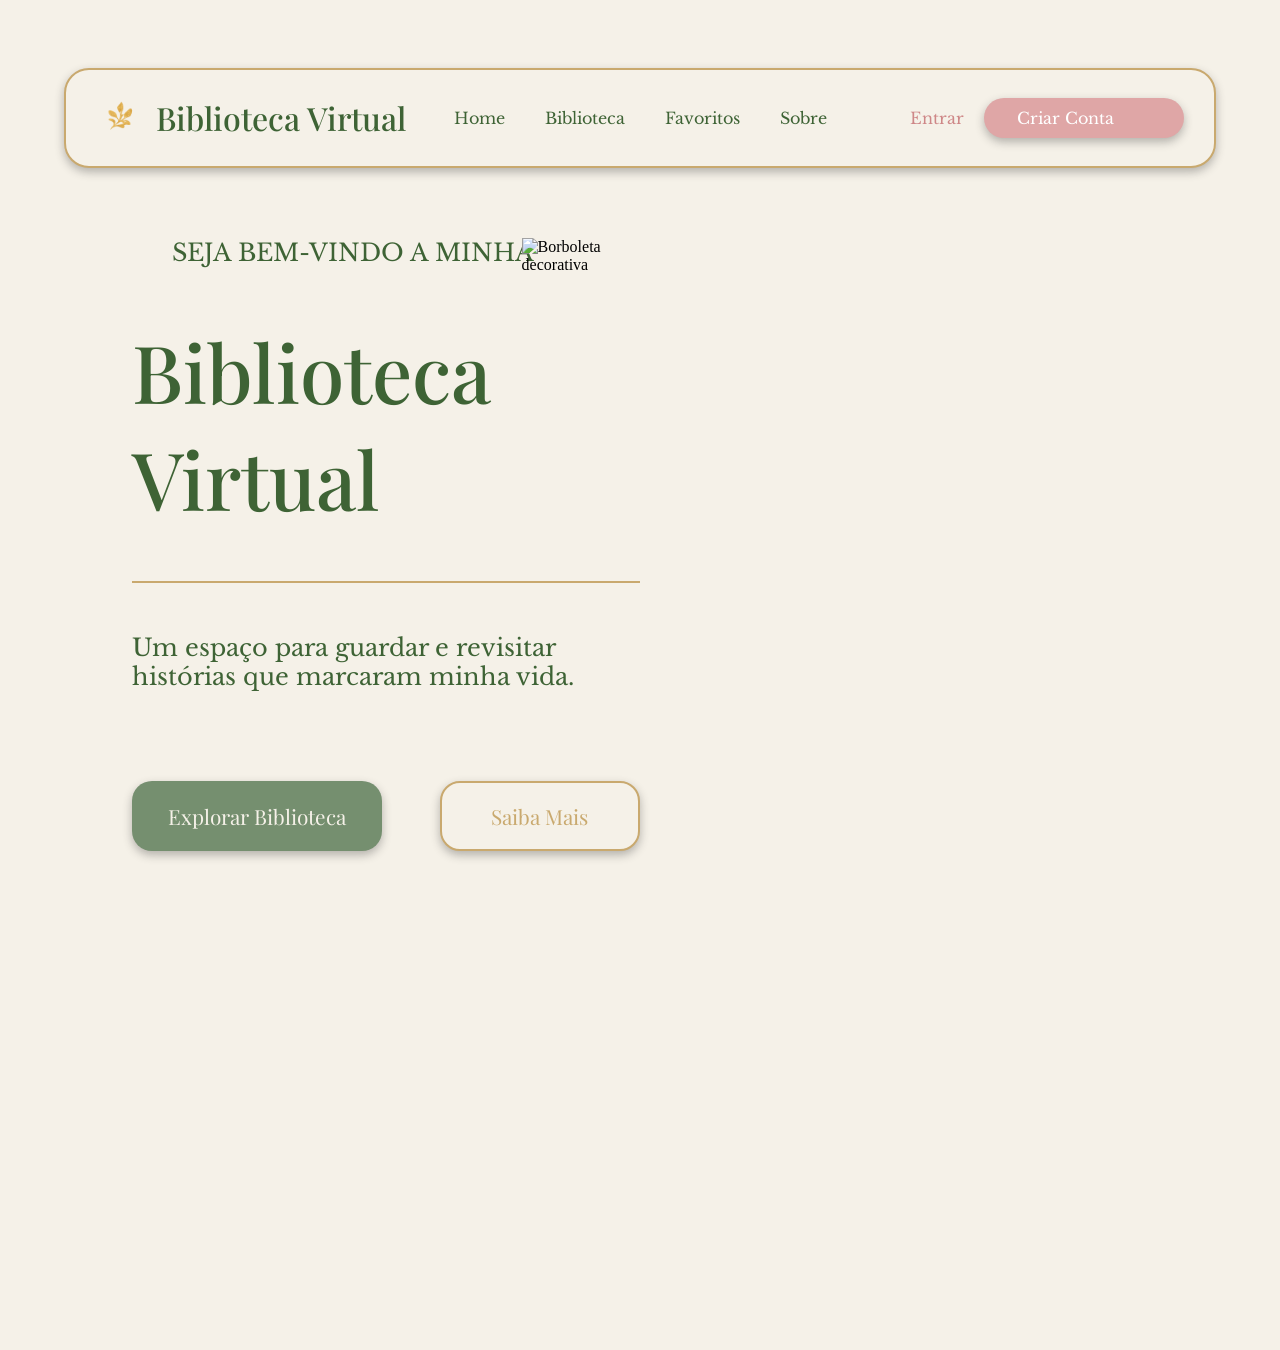
==== public/index.html @ fd7e072b "Adiciona telas de login e cadastro" ====
<!DOCTYPE html>
<html lang="en">

<head>
    <meta charset="UTF-8">
    <meta name="viewport" content="width=device-width, initial-scale=1.0">
    <link rel="stylesheet" href="estilos/style.css">
    <title>Biblioteca Virtual</title>
    <script src="./js/sessao.js"></script>
    <link rel="preconnect" href="https://fonts.googleapis.com">
    <link rel="preconnect" href="https://fonts.gstatic.com" crossorigin>
    <link
        href="https://fonts.googleapis.com/css2?family=Libre+Baskerville:wght@400;700&family=Playfair+Display:wght@400;500;600;700&display=swap"
        rel="stylesheet">
</head>

<body onload="Carregar()">
    <div class="container">
        <div class="container-principal">
            <div class="nav-bar">
                <div class="elemento-nav-1">
                    <img src="../Img/pin1.png" alt="">
                    <h1>Biblioteca Virtual</h1>
                </div>
                <div class="elemento-nav-2">
                    <a href="./index.html">Home</a>
                    <a href="./biblioteca.html">Biblioteca</a>
                    <a href="./favoritos.html">Favoritos</a>
                    <a href="#">Sobre</a>
                </div>
                <div class="elemento-nav-3">
                    <div id="botoes_deslogado" class="botoes_deslogado">
                        <a href="./login.html">Entrar</a>

                        <div class="elemento-nav-4">
                            <button onclick="Redirecionar()" class="botao-criar">
                                Criar Conta
                                <img src="../img/pin2.png" alt="">
                            </button>
                        </div>
                    </div>
                    <button onclick="Sair()" id="btnSair" class="btn-sair">
                        Sair
                        <img src="../img/pin2.png"alt="">
                    </button>
                </div>
            </div>
            <div class="container-introducao">
                <div class="container-auxiliar">
                    <div class="elemento-introducao-1">
                        <div class="elemento-introducao-2">
                            <img src="../img/pin1.png" alt="">
                            <h3>SEJA BEM-VINDO A MINHA</h3>
                        </div>
                        <div class="elemento-introducao-3">
                            <h1>Biblioteca<br>Virtual</h1>
                        </div>
                        <div class="borboleta-hero">
                            <img src="../img/borboleta.png" alt="Borboleta decorativa">
                        </div>
                        <div class="elemento-introducao-4">
                            <span class="linha"></span>
                        </div>
                        <div class="elemento-introducao-5">
                            <p>Um espaço para guardar e revisitar<br>
                                histórias que marcaram minha vida.</p>
                        </div>
                        <div class="elemento-introducao-6">
                            <a href="#" class="btn-explorar">Explorar Biblioteca</a>
                            <a href="#" class="btn-saiba">Saiba Mais</a>
                        </div>
                    </div>
                    <div class="elemento-introducao-7">
                        <img src="../img/banner.png" alt="">
                    </div>
                </div>
            </div>
        </div>
    </div>

    <script>
        function Carregar() {
            let id = sessionStorage.ID_USUARIO
            if (id == undefined || id == null) {
                btnSair.style.display = "none"
            }
            else {
                botoes_deslogado.style.display = "none"
            }
        }

        function Sair() {
            limparSessao()
        }

        function Redirecionar() {
            window.location = "./cadastro.html"
        }
    </script>
</body>

</html>
---- public/estilos/style.css ----
/* #region global*/
* {
    margin: 0;
    padding: 0;
    border: none;
    box-sizing: border-box;
    text-decoration: none;
}

/* img {
    width: 50px;
} */

.container {
    width: 100%;
    height: 150vh;
    background-color: #F5F1E8;
    display: flex;
    justify-content: center;
    align-items: center;

    .container-principal {
        width: 90%;
        height: 90%;
    }
}

/* #endregion */
/* #region nav-bar*/
.nav-bar {
    width: 100%;
    height: 100px;
    background-color: #F5F1E8;
    border-radius: 25px;
    border: 2px solid #C9A96E;
    box-shadow: 0px 4px 10px #2f2f2f55;


    display: grid;
    grid-template-columns: 1fr auto 1fr;
    align-items: center;

    padding: 0 30px;

    .elemento-nav-1 {
        display: flex;
        align-items: center;
        gap: 10px;

        justify-self: start;

        img {
            width: 50px;
        }

        h1 {
            font-family: 'Playfair Display', serif;
            color: #3E6335;
            font-weight: 500;
        }
    }

    .elemento-nav-2 {
        display: flex;
        justify-content: center;
        align-items: center;
        gap: 40px;

        justify-self: center;

        a {
            color: #3E6335;
            font-size: 1rem;
            font-family: 'Libre Baskerville', serif;
        }
    }

    .elemento-nav-3 {
        display: flex;
        gap: 20px;
        align-items: center;
        justify-self: end;

        .botoes_deslogado {
            display: flex;
            align-items: center;
            gap: 20px;

            a {
                color: #CE8787;
                font-size: 1rem;
                font-family: 'Libre Baskerville', serif;
            }

            .botao-criar {
                width: 200px;
                height: 40px;
                background-color: #DFA6A6;
                border-radius: 50px;
                border: none;

                display: flex;
                align-items: center;
                justify-content: center;
                gap: 8px;

                color: white;
                font-size: 1rem;
                font-family: 'Libre Baskerville', serif;

                box-shadow: 0px 4px 10px #2f2f2f55;
                cursor: pointer;

                img {
                    width: 30px;
                }
            }
        }
    }

    .btn-sair {
        width: 200px;
        height: 40px;
        background-color: #DFA6A6;
        border-radius: 50px;
        border: none;
        padding-left: 20px;

        display: flex;
        align-items: center;
        justify-content: center;
        gap: 8px;

        color: white;
        font-size: 1rem;
        font-family: 'Libre Baskerville', serif;

        box-shadow: 0px 4px 10px #2f2f2f55;
        cursor: pointer;

        img {
            width: 30px;
        }
    }
}

/* #endregion */
/* #region introducao*/
.container-introducao {
    width: 100%;
    height: 80%;
    display: flex;
    justify-content: center;
    align-items: center;
    /* background-color: aqua; */

    .container-auxiliar {
        width: 90%;
        height: 90%;
        display: flex;
        align-items: center;
        /* background-color: #3E6335; */

        .elemento-introducao-1 {
            width: 50%;
            height: 95%;
            display: flex;
            flex-direction: column;
            align-items: flex-start;
            gap: 50px;
            position: relative;
            /* background-color: #CE8787; */

            .borboleta-hero {
                position: absolute;
                left: 400px;

                img {
                    width: 200px;
                    height: auto;
                }
            }

            .elemento-introducao-2 {
                width: 100%;
                height: auto;
                display: flex;
                align-items: center;

                h3 {
                    color: #3E6335;
                    font-size: 1.5rem;
                    font-family: 'Libre Baskerville', serif;
                    font-weight: 400;
                }

                img {
                    width: 50px;
                }
            }

            .elemento-introducao-3 {
                width: 100%;
                height: auto;

                h1 {
                    color: #3E6335;
                    margin-left: 10px;
                    font-size: 5rem;
                    font-weight: 500;
                    font-family: 'Playfair Display', serif;
                }
            }

            .elemento-introducao-4 {
                width: 100%;
                height: auto;

                .linha {
                    display: block;
                    height: 2px;
                    background: #C9A96E;
                    margin-left: 10px;
                }
            }

            .elemento-introducao-5 {
                width: 100%;
                height: auto;

                p {
                    color: #3E6335;
                    font-size: 1.5rem;
                    font-family: 'Libre Baskerville', serif;
                    font-weight: 400;
                    margin-left: 10px;
                }
            }

            .elemento-introducao-6 {
                width: 100%;
                height: auto;
                margin-top: 40px;
                display: flex;
                justify-content: space-between;

                .btn-explorar {
                    width: 250px;
                    height: 70px;
                    display: flex;
                    align-items: center;
                    justify-content: center;
                    background-color: #758F6F;
                    border-radius: 20px;
                    color: #F5F1E8;
                    font-size: 1.3rem;
                    font-family: 'Playfair Display', serif;
                    margin-left: 10px;
                    box-shadow: 0px 4px 10px #2f2f2f55;


                }

                .btn-saiba {
                    width: 200px;
                    height: 70px;
                    display: flex;
                    align-items: center;
                    justify-content: center;
                    background-color: #F5F1E8;
                    border-radius: 20px;
                    color: #C9A96E;
                    border: 2px solid #C9A96E;
                    font-size: 1.3rem;
                    font-family: 'Playfair Display', serif;
                    box-shadow: 0px 4px 10px #2f2f2f55;

                    /* margin-left: 10px; */
                }
            }
        }

        .elemento-introducao-7 {
            width: 50%;
            height: 95%;
            display: flex;
            align-items: center;

            /* background: cornflowerblue; */
            img {
                margin-top: 100px;
                width: 100%;
                height: auto;
                margin-left: 50px;
            }
        }
    }
}

/* #endregion */
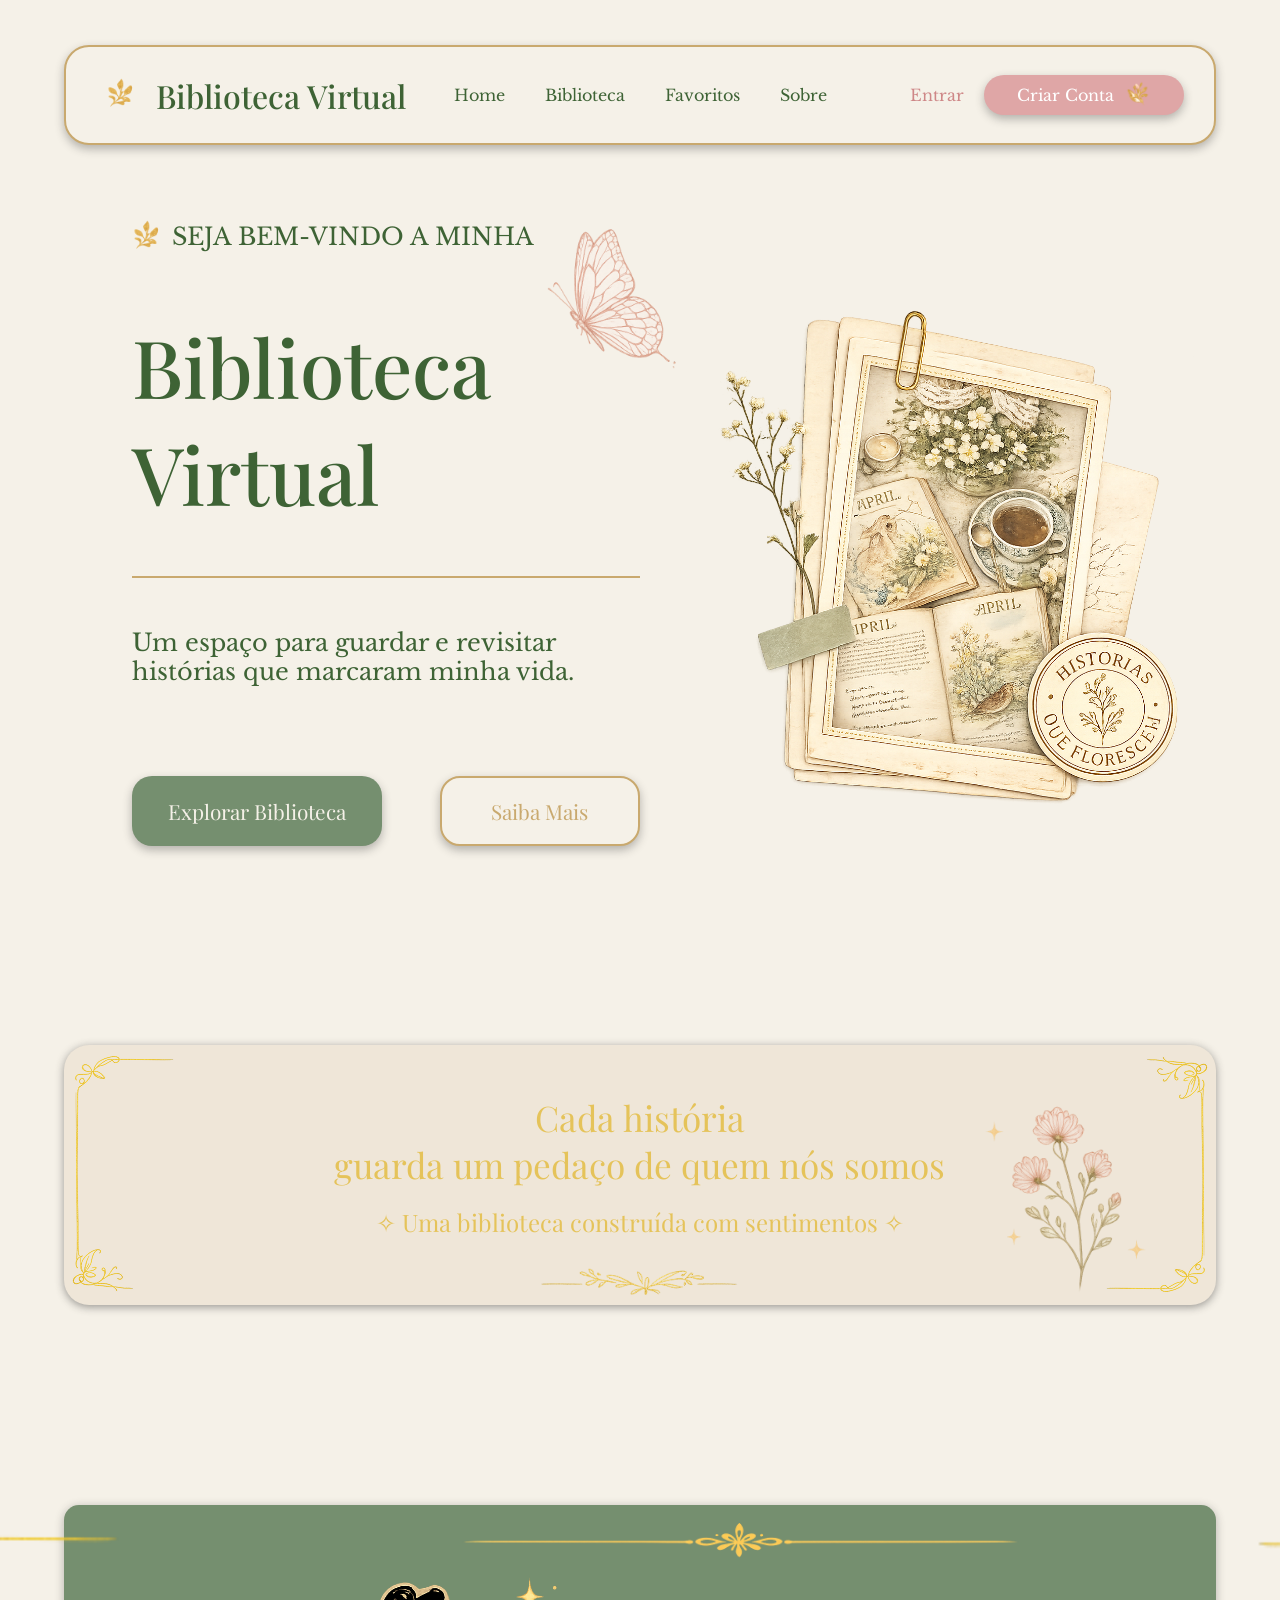
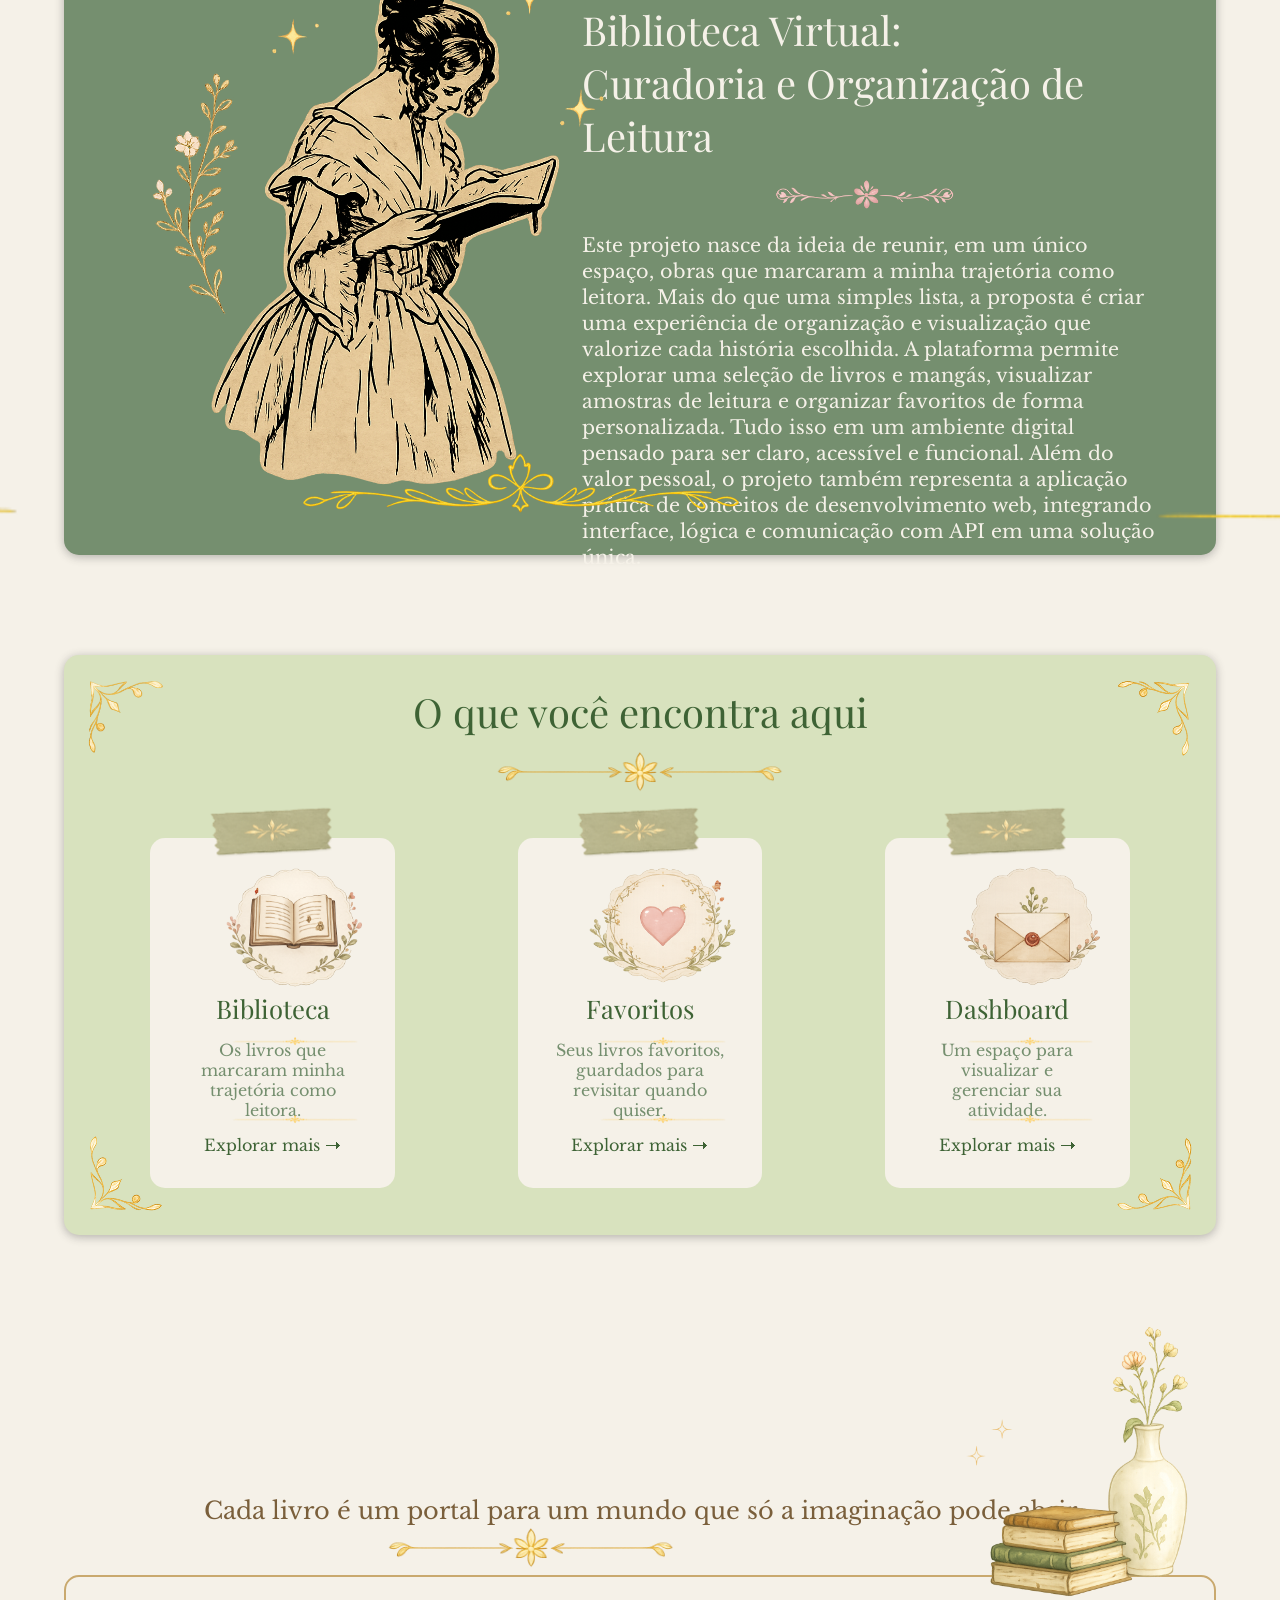
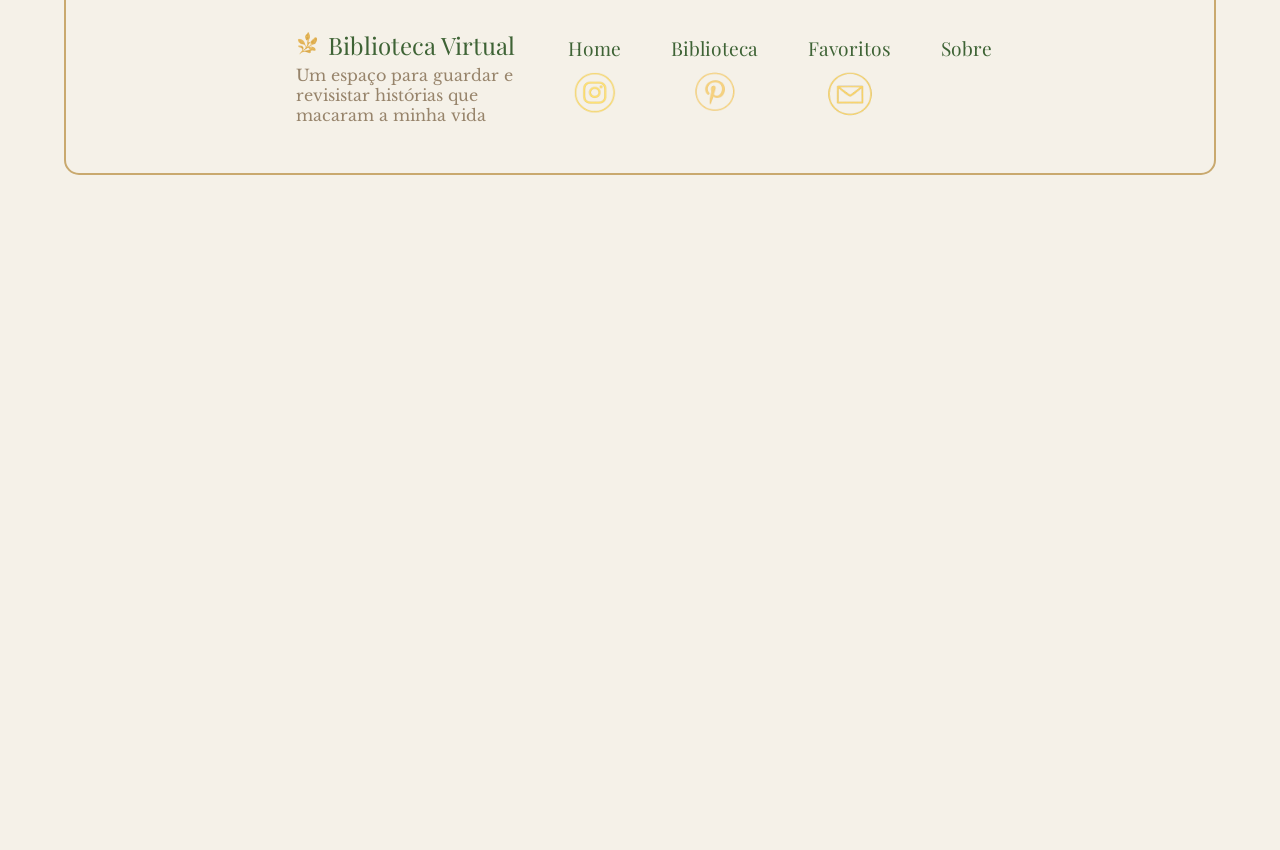
==== commit e0561f4a: "Atualizando a home" ====
--- a/public/index.html
+++ b/public/index.html
@@ -19,14 +19,14 @@
         <div class="container-principal">
             <div class="nav-bar">
                 <div class="elemento-nav-1">
-                    <img src="../Img/pin1.png" alt="">
+                    <img src="./img/pin1.png" alt="">
                     <h1>Biblioteca Virtual</h1>
                 </div>
                 <div class="elemento-nav-2">
                     <a href="./index.html">Home</a>
                     <a href="./biblioteca.html">Biblioteca</a>
                     <a href="./favoritos.html">Favoritos</a>
-                    <a href="#">Sobre</a>
+                    <a href="#id_banner">Sobre</a>
                 </div>
                 <div class="elemento-nav-3">
                     <div id="botoes_deslogado" class="botoes_deslogado">
@@ -35,13 +35,13 @@
                         <div class="elemento-nav-4">
                             <button onclick="Redirecionar()" class="botao-criar">
                                 Criar Conta
-                                <img src="../img/pin2.png" alt="">
+                                <img src="./img/pin2.png" alt="">
                             </button>
                         </div>
                     </div>
                     <button onclick="Sair()" id="btnSair" class="btn-sair">
                         Sair
-                        <img src="../img/pin2.png"alt="">
+                        <img src="./img/pin2.png" alt="">
                     </button>
                 </div>
             </div>
@@ -49,14 +49,14 @@
                 <div class="container-auxiliar">
                     <div class="elemento-introducao-1">
                         <div class="elemento-introducao-2">
-                            <img src="../img/pin1.png" alt="">
+                            <img src="./img/pin1.png" alt="">
                             <h3>SEJA BEM-VINDO A MINHA</h3>
                         </div>
                         <div class="elemento-introducao-3">
                             <h1>Biblioteca<br>Virtual</h1>
                         </div>
                         <div class="borboleta-hero">
-                            <img src="../img/borboleta.png" alt="Borboleta decorativa">
+                            <img src="./img/borboleta.png" alt="Borboleta decorativa">
                         </div>
                         <div class="elemento-introducao-4">
                             <span class="linha"></span>
@@ -71,7 +71,152 @@
                         </div>
                     </div>
                     <div class="elemento-introducao-7">
-                        <img src="../img/banner.png" alt="">
+                        <img src="./img/banner.png" alt="">
+                    </div>
+                </div>
+            </div>
+            <div class="container-hero">
+                <div class="container-auxiliar-hero">
+                    <div class="moldura-esquerda">
+                        <img src="./img/icon-moldura-esquerda.png" alt="">
+                    </div>
+                    <div class="container-conteudo-hero">
+                        <span>Cada história</span>
+                        <span>guarda um pedaço de quem nós somos</span>
+                        <br>
+                        <p>✧ Uma biblioteca construída com sentimentos ✧</p>
+                        <br>
+                        <img src="./img/icon-linha-6.png" alt="">
+                    </div>
+                    <div class="hero-flor">
+                        <img src="./img/icon-flor-1.png" alt="">
+                    </div>
+                    <div class="moldura-direita">
+                        <img src="./img/icon-moldura-direita.png" alt="">
+                    </div>
+                </div>
+            </div>
+            <div class="container-banner">
+                <div class="container-moldura-banner">
+                    <img src="./img/icon-moldura-esquerda.png" alt="" class="moldura-esquerda">
+                    <img src="./img/icon-moldura-direita.png" alt="" class="moldura-direita">
+                    <img src="./img/icon-molfura-linha-2.png" alt="" class="moldura-cima">
+                    <img src="./img/icon-moldura-linha.png" alt="" class="moldura-baixo">
+                </div>
+                <div class="banner-img">
+                    <img src="./img/menina-lendo.png" alt="">
+                </div>
+                <div class="conteudo-banner" id="id_banner">
+                    <div class="titulo-banner">
+                        <span>Biblioteca Virtual:</span>
+                        <br>
+                        <span>Curadoria e Organização de Leitura</span>
+                    </div>
+                    <div class="linha-banner">
+                        <img src="./img/icon-linha-flor.png" alt="">
+                    </div>
+                    <div class="texto-banner">
+                        <p>
+                            Este projeto nasce da ideia de reunir, em um único espaço, obras que marcaram a minha
+                            trajetória como leitora. Mais do que uma simples lista, a proposta é criar uma experiência
+                            de organização e visualização que valorize cada história escolhida.
+                            A plataforma permite explorar uma seleção de livros e mangás, visualizar amostras de leitura
+                            e organizar favoritos de forma personalizada. Tudo isso em um ambiente digital pensado para
+                            ser claro, acessível e funcional.
+                            Além do valor pessoal, o projeto também representa a aplicação prática de conceitos de
+                            desenvolvimento web, integrando interface, lógica e comunicação com API em uma solução
+                            única.
+                        </p>
+                    </div>
+                </div>
+            </div>
+            <div class="container-cards">
+                <div class="container-moldura-cards">
+                    <img src="./img/icon-moldura-cards-cima-esquerdo.png" alt="" class="moldura-esquerda-cima">
+                    <img src="./img/icon-moldura-cards-baixo-esquerdo.png" alt="" class="moldura-esquerda-baixo">
+                    <img src="./img/icon-moldura-cards-cima-direito.png" alt="" class="moldura-direita-cima">
+                    <img src="./img/icon-moldura-cards-baixo-direito.png" alt="" class="moldura-direita-baixo">
+                </div>
+                <div class="titulo-cards">
+                    <span>O que você encontra aqui</span>
+                    <img src="./img/icon-linha-3.png" alt="">
+                </div>
+                <div class="container-auxiliar-cards">
+                    <div class="cards">
+                        <img src="./img/icon-fitinha.png" alt="" class="img-fitinha-card">
+                        <div class="img-card-livro">
+                            <img src="./img/icon-livro.png" alt="">
+                        </div>
+                        <span class="titulo-livro">Biblioteca</span>
+                        <div class="linha-card-top">
+                            <img src="./img/icon-molfura-linha-2.png" alt="">
+                        </div>
+                        <p>Os livros que marcaram minha trajetória como leitora.</p>
+                        <div class="linha-card">
+                            <img src="./img/icon-molfura-linha-2.png" alt="">
+                        </div>
+                        <a href="./biblioteca.html">Explorar mais 🠒</a>
+                    </div>
+                    <div class="cards">
+                        <img src="./img/icon-fitinha.png" alt="" class="img-fitinha-card">
+                        <div class="img-card-coracao">
+                            <img src="./img/icon-coracao.png" alt="">
+                        </div>
+                        <span class="titulo-coracao">Favoritos</span>
+                        <div class="linha-card-top">
+                            <img src="./img/icon-molfura-linha-2.png" alt="">
+                        </div>
+                        <p>Seus livros favoritos, guardados para revisitar quando quiser.</p>
+                        <div class="linha-card">
+                            <img src="./img/icon-molfura-linha-2.png" alt="">
+                        </div>
+                        <a href="./favoritos.html">Explorar mais 🠒</a>
+                    </div>
+                    <div class="cards">
+                        <img src="./img/icon-fitinha.png" alt="" class="img-fitinha-card">
+                        <div class="img-card-carta">
+                            <img src="./img/icon-carta.png" alt="">
+                        </div>
+                        <span class="titulo-carta">Dashboard</span>
+                        <div class="linha-card-top">
+                            <img src="./img/icon-molfura-linha-2.png" alt="">
+                        </div>
+                        <p>Um espaço para visualizar e gerenciar sua atividade.</p>
+                        <div class="linha-card">
+                            <img src="./img/icon-molfura-linha-2.png" alt="">
+                        </div>
+                        <a href="#">Explorar mais 🠒</a>
+                    </div>
+                </div>
+            </div>
+            <div class="footer">
+                <div class="container-texto-footer">
+                    <p>Cada livro é um portal para um mundo que só a imaginação pode abrir</p>
+                    <img src="./img/icon-linha-3.png" alt="" class="linha-footer">
+                    <img src="./img/icon-vaso-livro-footer.png" alt="" class="icon-footer">
+                </div>
+                <div class="container-footer">
+                    <div class="elemento-footer-1">
+                        <div class="elemento-footer-2">
+                            <img src="./img/pin1.png" alt="">
+                            <span>Biblioteca Virtual</span>
+                        </div>
+                        <p>Um espaço para guardar e revisistar histórias que macaram a minha vida</p>
+                    </div>
+                    <div class="elemento-footer-3">
+                        <span>Home</span>
+                        <img src="./img/icon-insta.png" alt="">
+                    </div>
+                    <div class="elemento-footer-4">
+                        <span>Biblioteca</span>
+                        <img src="./img/icon-pinterest.png" alt="">
+                    </div>
+                    <div class="elemento-footer-5">
+                        <span>Favoritos</span>
+                        <img src="./img/icon-email.png" alt="">
+                    </div>
+                    <div class="elemento-footer-6">
+                        <span>Sobre</span>
                     </div>
                 </div>
             </div>
--- a/public/estilos/style.css
+++ b/public/estilos/style.css
@@ -13,15 +13,20 @@
 
 .container {
     width: 100%;
-    height: 150vh;
+    min-height: 450vh;
     background-color: #F5F1E8;
+
     display: flex;
     justify-content: center;
-    align-items: center;
+    align-items: flex-start;
+
+    padding-top: 5vh;
+    padding-bottom: 5vh;
 
     .container-principal {
         width: 90%;
-        height: 90%;
+        min-height: 435vh;
+        /* background-color: #CE8787; */
     }
 }
 
@@ -34,6 +39,7 @@
     border-radius: 25px;
     border: 2px solid #C9A96E;
     box-shadow: 0px 4px 10px #2f2f2f55;
+    /* position: fixed; */
 
 
     display: grid;
@@ -148,10 +154,11 @@
 /* #region introducao*/
 .container-introducao {
     width: 100%;
-    height: 80%;
+    height: 800px;
     display: flex;
     justify-content: center;
-    align-items: center;
+    align-items: flex-start;
+    padding-top: 50px;
     /* background-color: aqua; */
 
     .container-auxiliar {
@@ -297,4 +304,534 @@
     }
 }
 
+/* #endregion */
+/* #region hero*/
+.container-hero {
+    width: 100%;
+    height: 260px;
+    background-color: #EFE6D8;
+    display: flex;
+    border-radius: 25px;
+    box-shadow: 0 2px 8px #2f2f2f78;
+    justify-content: center;
+    align-items: center;
+    position: relative;
+    margin-top: 100px;
+
+    .container-auxiliar-hero {
+        width: 95%;
+        height: 90%;
+        display: flex;
+        justify-content: center;
+        align-items: center;
+        position: relative;
+
+        .moldura-esquerda {
+            height: 100%;
+
+            img {
+                position: absolute;
+                width: auto;
+                height: auto;
+                z-index: 1;
+                top: -20px;
+                left: -60px;
+            }
+        }
+
+        .container-conteudo-hero {
+            width: 70%;
+            height: 90%;
+            /* background-color: #000000; */
+            display: flex;
+            flex-direction: column;
+            justify-content: center;
+            align-items: center;
+            text-align: center;
+            position: relative;
+
+            span {
+                font-family: 'Playfair Display', serif;
+                font-size: 2.2rem;
+                color: #E5C35A;
+                position: relative;
+                z-index: 2;
+            }
+
+            p {
+                font-family: 'Playfair Display', serif;
+                font-size: 1.5rem;
+                color: #E5C35A;
+                position: relative;
+                z-index: 2;
+            }
+
+            img {
+                width: 300px;
+                /* background-color: #F5F1E8; */
+                position: absolute;
+                top: 40px;
+                z-index: 1;
+            }
+        }
+
+        .hero-flor {
+            width: auto;
+            position: absolute;
+            right: -30px;
+            top: 30px;
+
+            img {
+                width: 320px;
+            }
+        }
+
+        .moldura-direita {
+            height: 100%;
+
+            img {
+                position: absolute;
+                width: auto;
+                height: auto;
+                z-index: 1;
+                top: -30px;
+                right: -60px;
+            }
+        }
+    }
+}
+
+/* #endregion */
+/* #region banner*/
+.container-banner {
+    width: 100%;
+    height: 650px;
+    background-color: #758F6F;
+    border-radius: 15px;
+    box-shadow: 0 2px 10px #2f2f2f55;
+    display: flex;
+    justify-content: center;
+    align-items: center;
+    position: relative;
+    margin-top: 200px;
+
+    img {
+        width: 50px;
+    }
+
+    .container-moldura-banner {
+        img {
+            position: absolute;
+            z-index: 1;
+            width: 50px;
+        }
+
+        .moldura-esquerda {
+            width: 470px;
+            height: auto;
+            top: -20px;
+            right: 980px;
+        }
+
+        .moldura-direita {
+            width: 470px;
+            height: auto;
+            top: -40px;
+            left: 975px;
+        }
+
+        .moldura-cima {
+            width: 710px;
+            top: -200px;
+            left: 320px;
+
+        }
+
+        .moldura-baixo {
+            width: 490px;
+            bottom: -110px;
+            right: 450px;
+
+        }
+    }
+
+    .banner-img {
+        width: 40%;
+        height: auto;
+
+        img {
+            position: absolute;
+            width: 530px;
+            top: 60px;
+            left: 60px;
+        }
+    }
+
+    .conteudo-banner {
+        width: 50%;
+        height: 70%;
+        display: flex;
+        flex-direction: column;
+
+        /* justify-content: center; */
+        /* align-items: flex-start; */
+        .titulo-banner {
+            span {
+                color: #F5F1E8;
+                font-size: 2.5rem;
+                font-family: 'Playfair Display', serif;
+            }
+        }
+
+        .linha-banner {
+            width: 100%;
+            display: flex;
+            justify-content: center;
+            align-items: center;
+            position: relative;
+
+            img {
+                width: 200px;
+                position: absolute;
+                top: -30px;
+            }
+        }
+
+        .texto-banner {
+            margin-top: 70px;
+            width: 100%;
+
+            p {
+                color: #F5F1E8;
+                font-size: 1.2rem;
+                font-family: 'Libre Baskerville', serif;
+                line-height: 26px;
+            }
+        }
+    }
+}
+
+/* #endregion */
+/* #region cards*/
+.container-cards {
+    width: 100%;
+    height: 580px;
+    background-color: #D8E2BE;
+    position: relative;
+    display: flex;
+    flex-direction: column;
+    align-items: center;
+    justify-content: flex-start;
+    margin-top: 100px;
+    border-radius: 15px;
+    box-shadow: 0 2px 10px #2f2f2f55;
+
+    img {
+        width: 50px;
+    }
+
+    .container-moldura-cards {
+        img {
+            position: absolute;
+            z-index: 1;
+        }
+
+        .moldura-esquerda-cima {
+            width: 200px;
+            top: 0px;
+            left: -30px;
+        }
+
+        .moldura-esquerda-baixo {
+            width: auto;
+            bottom: -30px;
+            left: 0px;
+        }
+
+        .moldura-direita-baixo {
+            width: auto;
+            bottom: -1px;
+            right: -30px;
+        }
+
+        .moldura-direita-cima {
+            width: auto;
+            top: -29px;
+            right: -1px;
+        }
+    }
+
+    .titulo-cards {
+        width: 50%;
+        /* background-color: #3E6335; */
+        position: relative;
+        display: flex;
+        flex-direction: column;
+        align-items: center;
+        justify-content: center;
+        margin-top: 30px;
+
+        span {
+            color: #3E6335;
+            font-family: 'Playfair Display', serif;
+            font-size: 2.5rem;
+        }
+
+        img {
+            position: absolute;
+            width: 350px;
+            top: -25px;
+        }
+
+    }
+
+    .container-auxiliar-cards {
+        display: flex;
+        justify-content: space-between;
+        width: 85%;
+        height: 350px;
+        margin-top: 100px;
+
+        .cards {
+            width: 25%;
+            height: 100%;
+            background-color: #F5F1E8;
+            border-radius: 15px;
+            position: relative;
+            display: flex;
+            flex-direction: column;
+            justify-content: center;
+            align-items: center;
+            text-align: center;
+
+            .img-fitinha-card {
+                position: absolute;
+                width: 190px;
+                top: -70px;
+            }
+
+            .img-card-livro {
+                img {
+                    width: 170px;
+                    position: absolute;
+                    top: 10px;
+                    left: 60px;
+                }
+            }
+
+            .img-card-coracao {
+                img {
+                    width: 220px;
+                    position: absolute;
+                    top: 18px;
+                    left: 35px;
+                }
+            }
+
+            .img-card-carta {
+                img {
+                    width: 225px;
+                    position: absolute;
+                    top: 20px;
+                    left: 35px;
+                }
+            }
+
+            .titulo-livro {
+                margin-top: 120px;
+                color: #3E6335;
+                font-size: 1.6rem;
+                font-family: 'Playfair Display', serif;
+            }
+
+            .titulo-coracao {
+                margin-top: 120px;
+                color: #3E6335;
+                font-size: 1.6rem;
+                font-family: 'Playfair Display', serif;
+            }
+
+            .titulo-carta {
+                margin-top: 120px;
+                color: #3E6335;
+                font-size: 1.6rem;
+                font-family: 'Playfair Display', serif;
+            }
+
+            .linha-card-top {
+                img {
+                    position: absolute;
+                    width: 160px;
+                    top: 150px;
+                    left: 65px;
+                }
+            }
+
+            .linha-card {
+                img {
+                    position: absolute;
+                    width: 160px;
+                    bottom: 15px;
+                    left: 65px;
+                }
+            }
+
+            p {
+                margin-top: 15px;
+                width: 70%;
+                font-family: 'Libre Baskerville', serif;
+                color: #758F6F;
+                font-size: 1rem;
+            }
+
+            a {
+                margin-top: 15px;
+                font-family: 'Libre Baskerville', serif;
+                color: #3E6335;
+                font-size: 1rem;
+            }
+        }
+    }
+}
+
+/* #endregion */
+/* #region footer*/
+.footer {
+    margin-top: 80px;
+    width: 100%;
+    height: 460px;
+    display: flex;
+    flex-direction: column;
+    justify-content: flex-end;
+    align-items: center;
+
+    img {
+        width: 50px;
+    }
+
+    .container-texto-footer {
+        width: 100%;
+        text-align: center;
+        position: relative;
+
+        p {
+            color: #7A5F3B;
+            font-size: 1.5rem;
+            font-family: 'Libre Baskerville', serif;
+            margin-bottom: 50px;
+        }
+
+        .linha-footer {
+            position: absolute;
+            width: 350px;
+            top: -60px;
+            right: 510px;
+            /* z-index: 5; */
+        }
+
+        .icon-footer {
+            position: absolute;
+            width: 470px;
+            top: -195px;
+            right: -76px;
+            /* background-color: #CE8787; */
+            /* z-index: 5; */
+        }
+
+    }
+
+    .container-footer {
+        width: 100%;
+        height: 200px;
+        background-color: #F5F1E8;
+        border: 2px solid #C9A96E;
+        border-radius: 15px;
+        display: flex;
+        align-items: center;
+        justify-content: center;
+
+        span {
+            color: #3E6335;
+            font-family: 'Playfair Display', serif;
+            font-size: 1.2rem;
+        }
+
+        .elemento-footer-1 {
+            width: 230px;
+            display: flex;
+            flex-direction: column;
+            /* background-color: #CE8787; */
+
+            .elemento-footer-2 {
+                display: flex;
+                align-items: center;
+
+                img {
+                    width: 40px;
+                }
+
+                span {
+                    color: #3E6335;
+                    font-family: 'Playfair Display', serif;
+                    font-size: 1.5rem;
+                }
+            }
+
+            p {
+                color: #97846B;
+                font-family: 'Libre Baskerville', serif;
+                font-size: 1rem;
+                margin-left: 8px;
+            }
+        }
+        .elemento-footer-3{
+            display: flex;
+            flex-direction: column;
+            justify-content: center;
+            align-items: center;
+            margin-left: 50px;
+            position: relative;
+            margin-bottom: 55px;
+            img{
+                width: 55px;
+                position: absolute;
+                bottom: -60px;
+            }
+        }
+        .elemento-footer-4{
+            display: flex;
+            flex-direction: column;
+            justify-content: center;
+            align-items: center;
+            margin-left: 50px;
+            position: relative;
+            margin-bottom: 55px;
+            img{
+                width: 155px;
+                position: absolute;
+                bottom: -85px;
+            }
+        }
+        .elemento-footer-5{
+            display: flex;
+            flex-direction: column;
+            justify-content: center;
+            align-items: center;
+            margin-left: 50px;
+            position: relative;
+            margin-bottom: 55px;
+            img{
+                width: 150px;
+                position: absolute;
+                bottom: -85px;
+            }
+        }
+        .elemento-footer-6{
+
+            margin-left: 50px;
+            margin-bottom: 55px;
+        }
+    }
+}
+
 /* #endregion */
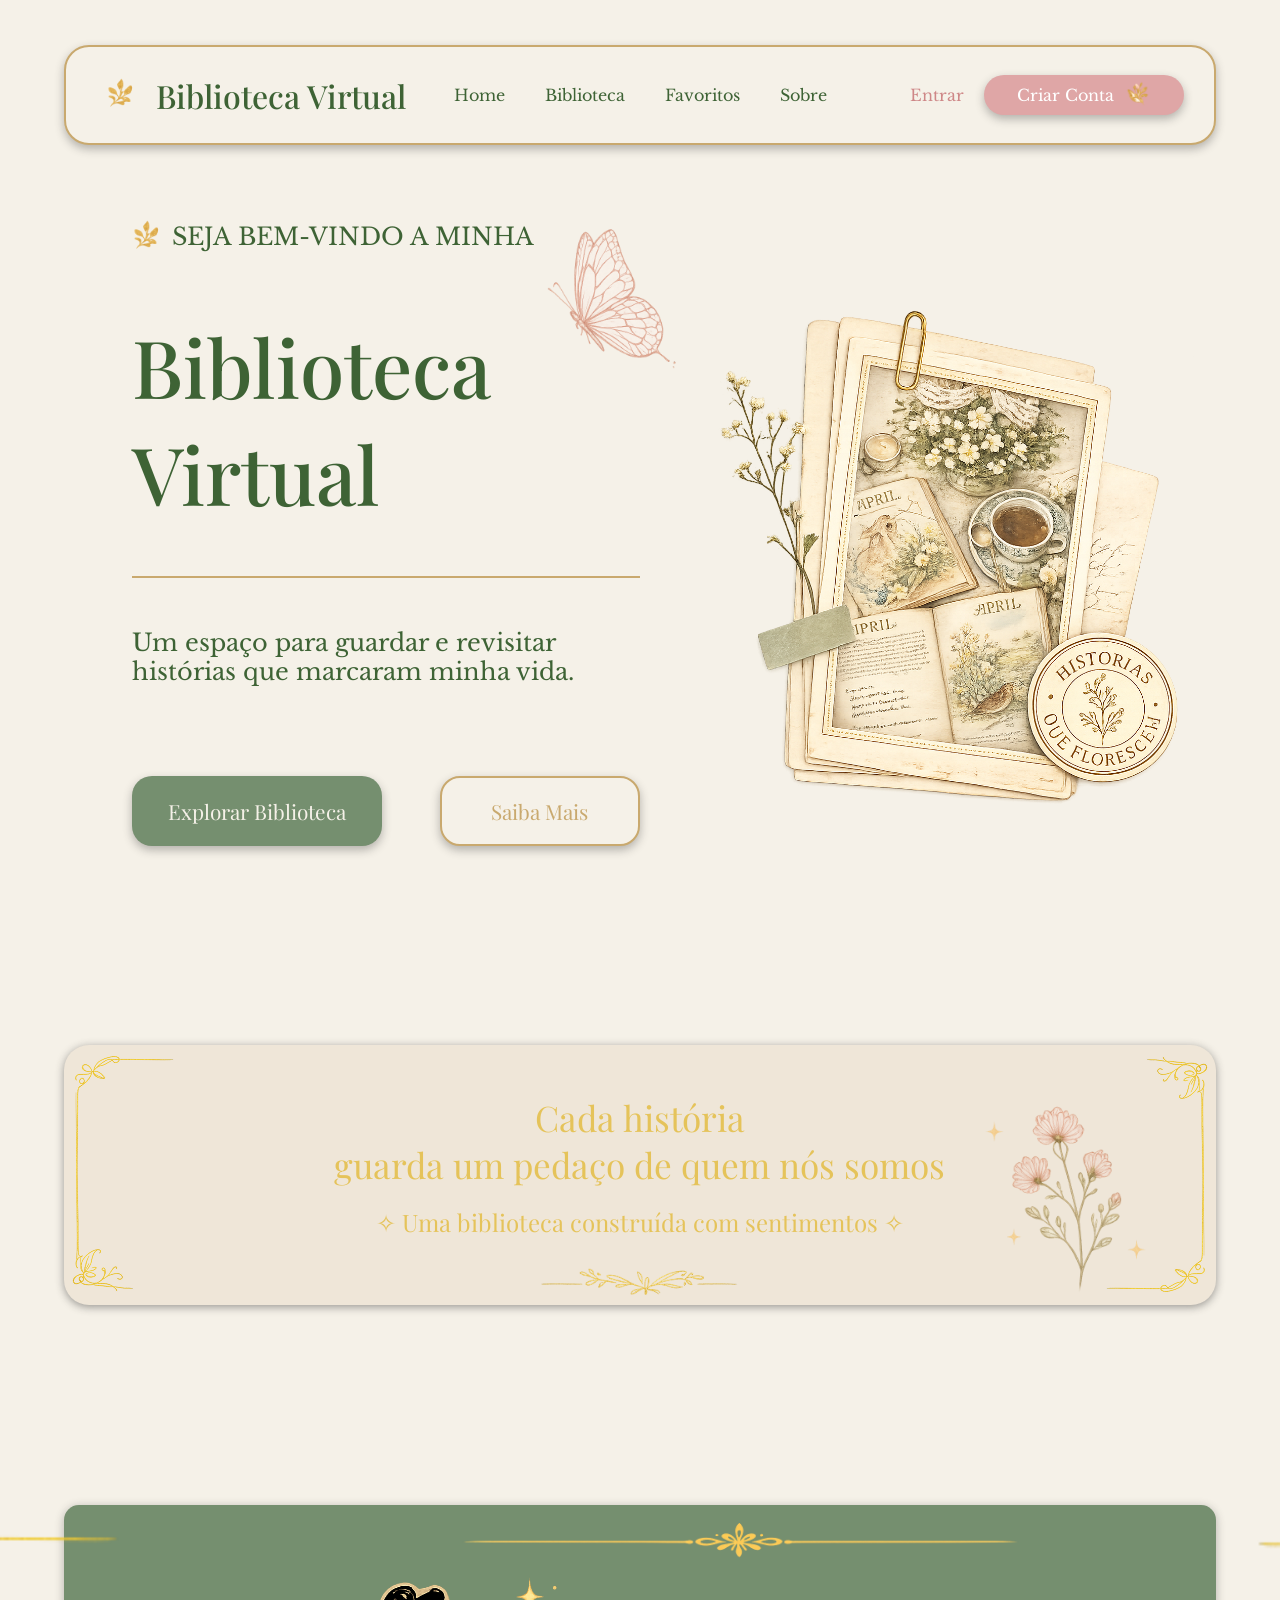
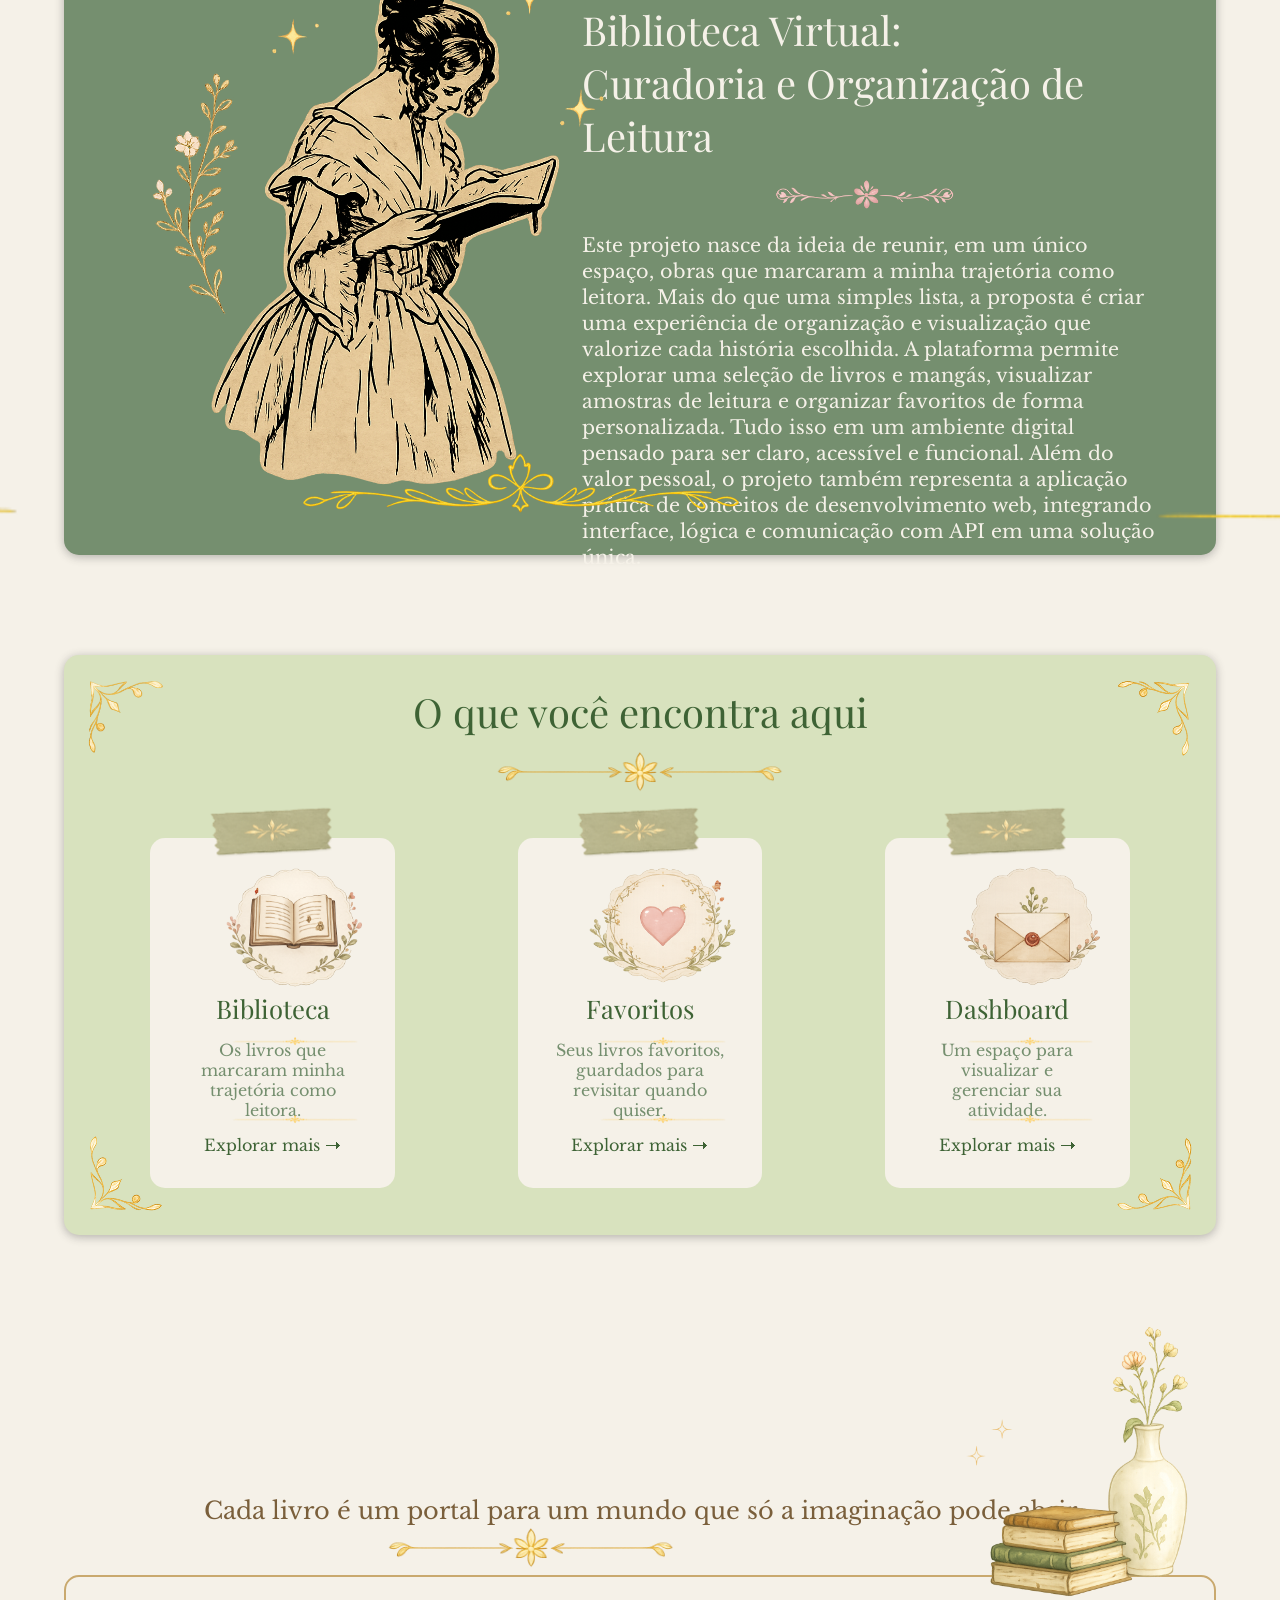
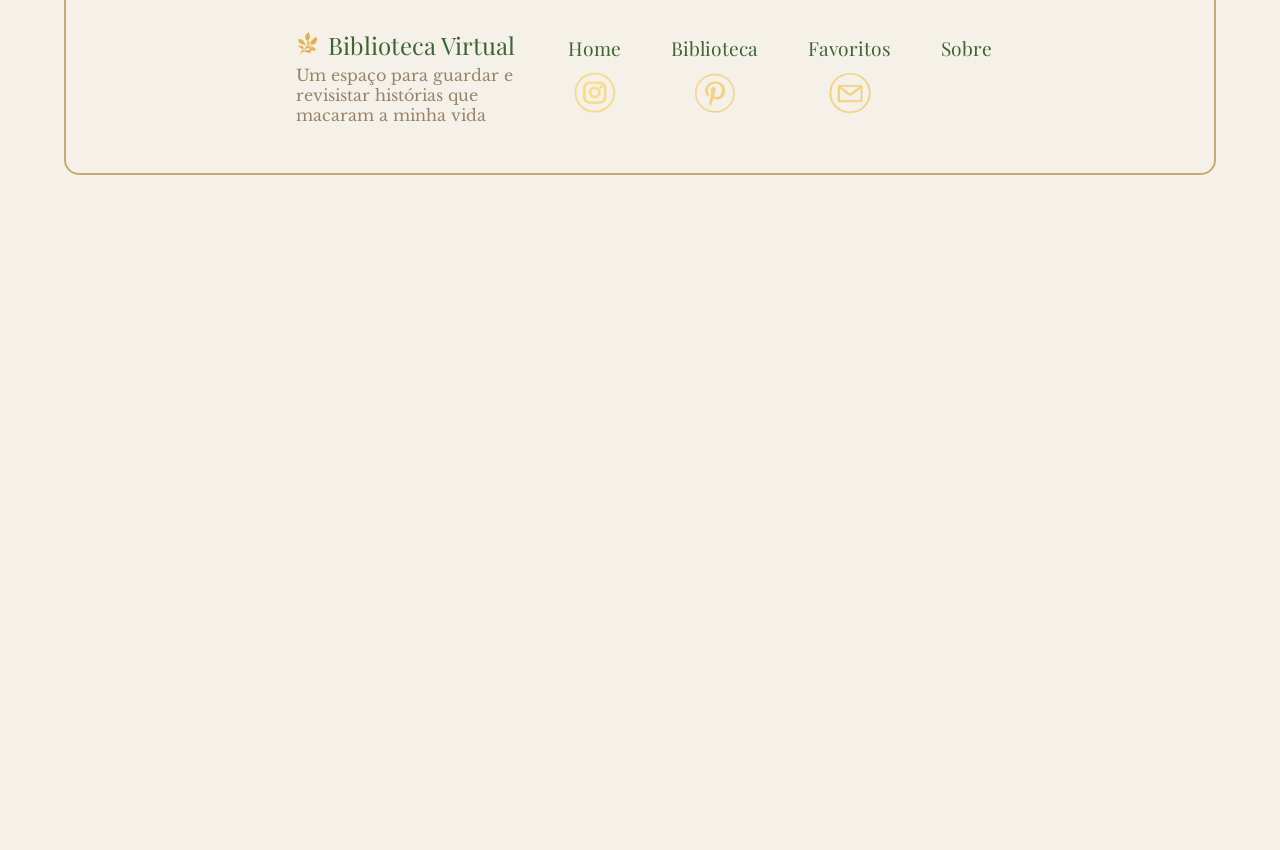
==== commit 1dcf35d5: "Alterações: 08/05" ====
--- a/public/index.html
+++ b/public/index.html
@@ -29,7 +29,7 @@
                     <a href="#id_banner">Sobre</a>
                 </div>
                 <div class="elemento-nav-3">
-                    <div id="botoes_deslogado" class="botoes_deslogado">
+                    <div style="display: none;" id="botoes_deslogado" class="botoes_deslogado">
                         <a href="./login.html">Entrar</a>
 
                         <div class="elemento-nav-4">
@@ -39,7 +39,7 @@
                             </button>
                         </div>
                     </div>
-                    <button onclick="Sair()" id="btnSair" class="btn-sair">
+                    <button style="display: none;" onclick="Sair()" id="btnSair" class="btn-sair">
                         Sair
                         <img src="./img/pin2.png" alt="">
                     </button>
@@ -227,10 +227,10 @@
         function Carregar() {
             let id = sessionStorage.ID_USUARIO
             if (id == undefined || id == null) {
-                btnSair.style.display = "none"
+                botoes_deslogado.style.display = "flex"
             }
             else {
-                botoes_deslogado.style.display = "none"
+                btnSair.style.display = "flex"
             }
         }
 
--- a/public/estilos/style.css
+++ b/public/estilos/style.css
@@ -807,9 +807,9 @@
             position: relative;
             margin-bottom: 55px;
             img{
-                width: 155px;
+                width: 157px;
                 position: absolute;
-                bottom: -85px;
+                bottom: -87px;
             }
         }
         .elemento-footer-5{
@@ -821,9 +821,9 @@
             position: relative;
             margin-bottom: 55px;
             img{
-                width: 150px;
+                width: 140px;
                 position: absolute;
-                bottom: -85px;
+                bottom: -81px;
             }
         }
         .elemento-footer-6{
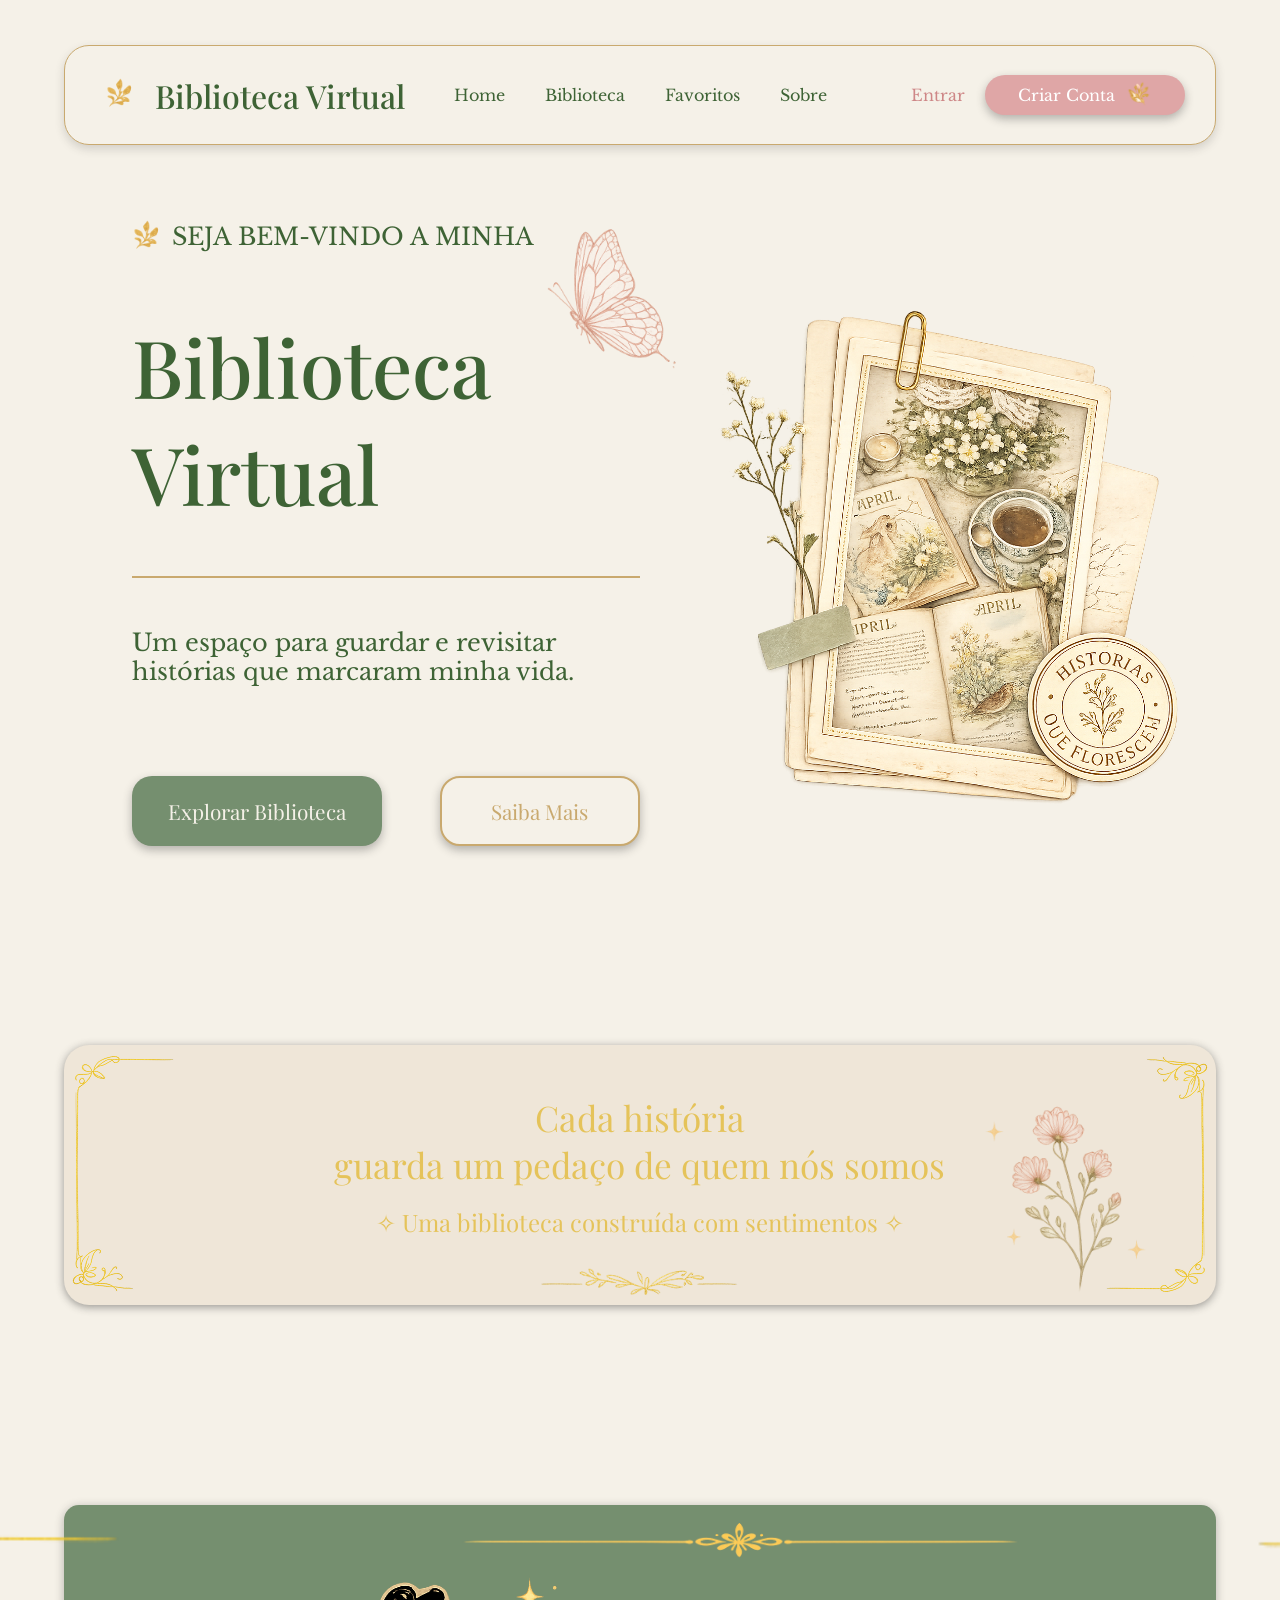
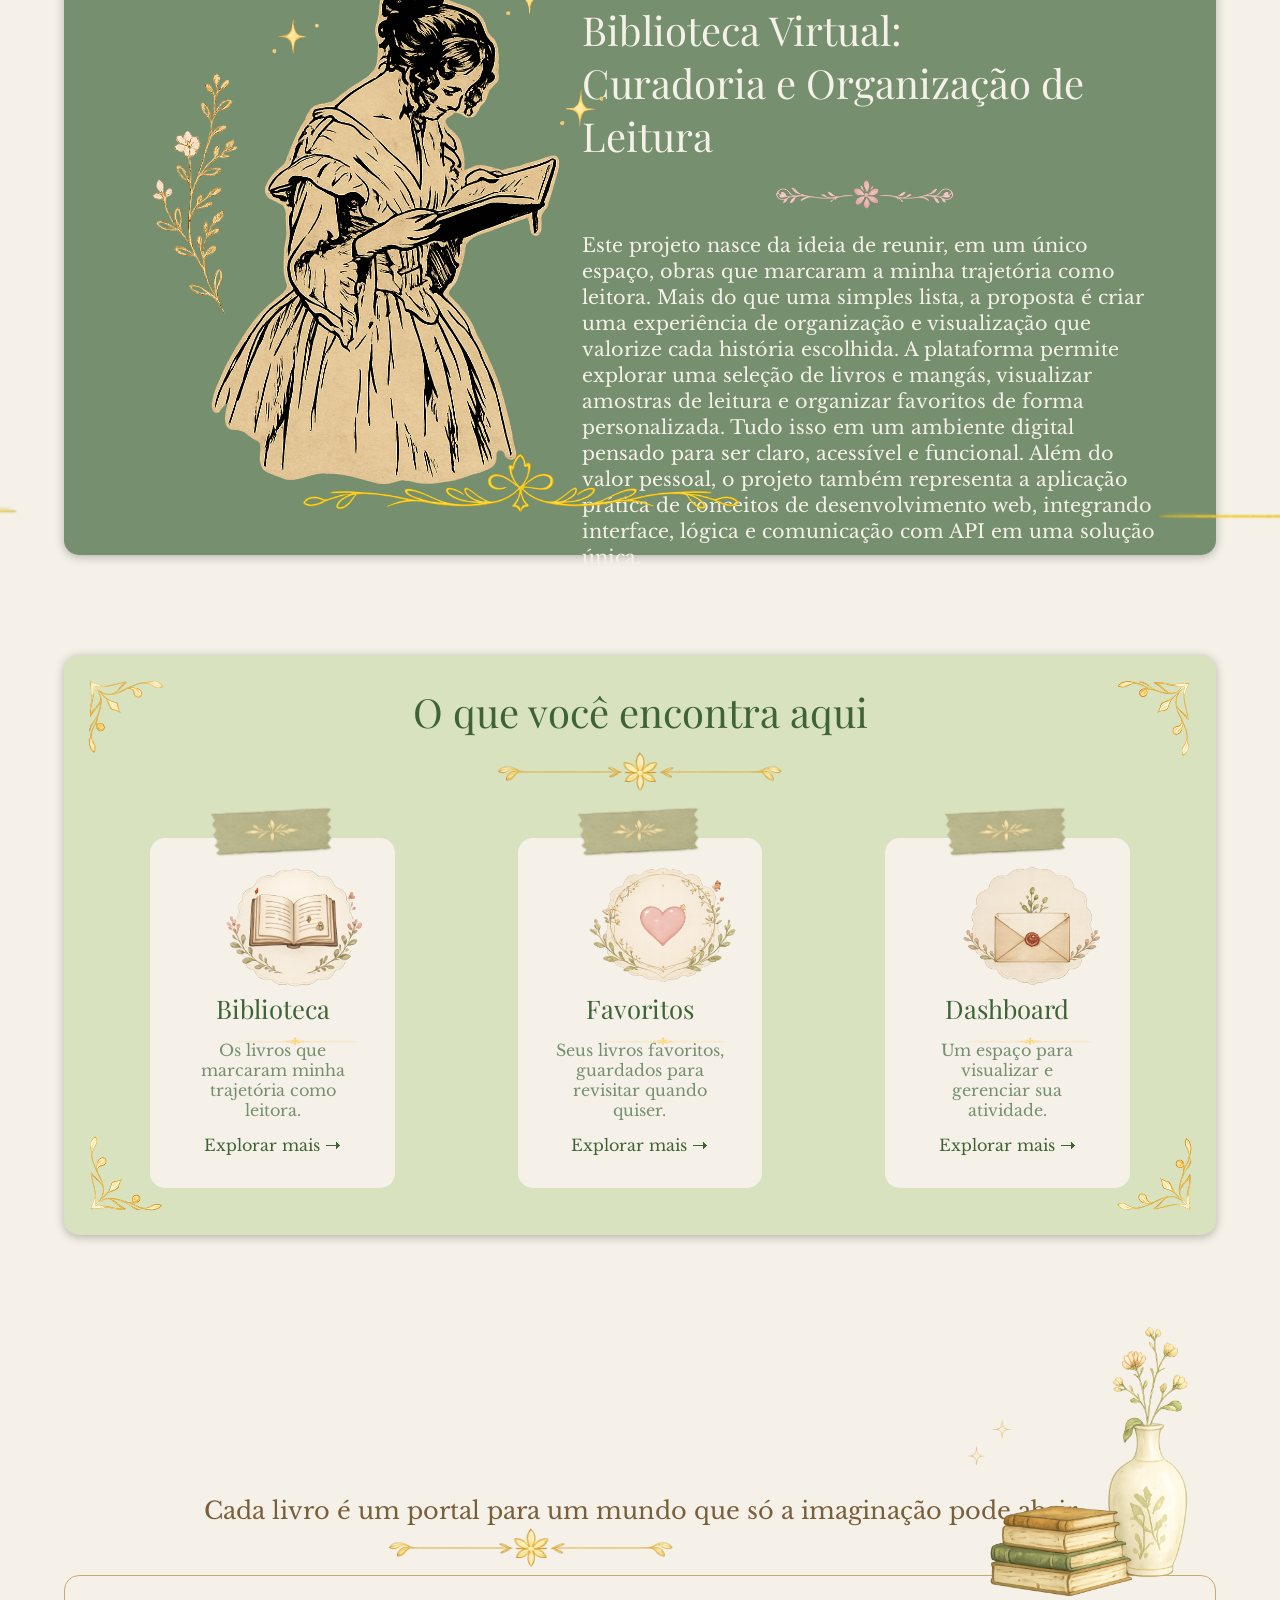
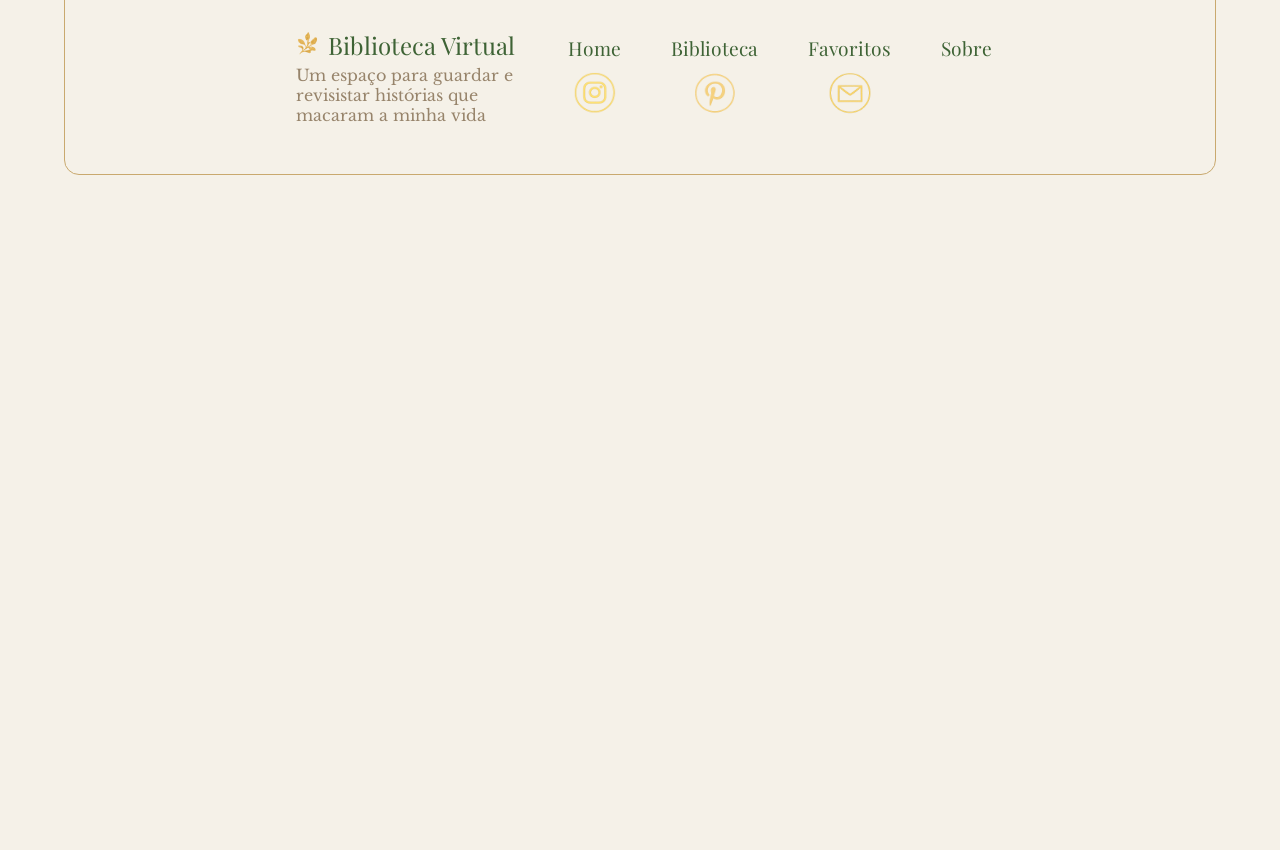
==== commit d45c76be: "Atualização 28/05" ====
--- a/public/index.html
+++ b/public/index.html
@@ -9,6 +9,7 @@
     <script src="./js/sessao.js"></script>
     <link rel="preconnect" href="https://fonts.googleapis.com">
     <link rel="preconnect" href="https://fonts.gstatic.com" crossorigin>
+    <link rel="shortcut icon" href="./img/icon-gatinho.png" type="image/x-icon">
     <link
         href="https://fonts.googleapis.com/css2?family=Libre+Baskerville:wght@400;700&family=Playfair+Display:wght@400;500;600;700&display=swap"
         rel="stylesheet">
@@ -27,6 +28,7 @@
                     <a href="./biblioteca.html">Biblioteca</a>
                     <a href="./favoritos.html">Favoritos</a>
                     <a href="#id_banner">Sobre</a>
+                    <a href="./dashboard.html" id="dash_btn" style="display: none;">Dashboard</a>
                 </div>
                 <div class="elemento-nav-3">
                     <div style="display: none;" id="botoes_deslogado" class="botoes_deslogado">
@@ -66,8 +68,8 @@
                                 histórias que marcaram minha vida.</p>
                         </div>
                         <div class="elemento-introducao-6">
-                            <a href="#" class="btn-explorar">Explorar Biblioteca</a>
-                            <a href="#" class="btn-saiba">Saiba Mais</a>
+                            <a href="biblioteca.html" class="btn-explorar">Explorar Biblioteca</a>
+                            <a href="#id_banner" class="btn-saiba">Saiba Mais</a>
                         </div>
                     </div>
                     <div class="elemento-introducao-7">
@@ -153,9 +155,9 @@
                         </div>
                         <p>Os livros que marcaram minha trajetória como leitora.</p>
                         <div class="linha-card">
-                            <img src="./img/icon-molfura-linha-2.png" alt="">
-                        </div>
-                        <a href="./biblioteca.html">Explorar mais 🠒</a>
+                            <!-- <img src="./img/icon-molfura-linha-2.png" alt=""> -->
+                        </div>
+                        <a href="biblioteca.html">Explorar mais 🠒</a>
                     </div>
                     <div class="cards">
                         <img src="./img/icon-fitinha.png" alt="" class="img-fitinha-card">
@@ -168,9 +170,9 @@
                         </div>
                         <p>Seus livros favoritos, guardados para revisitar quando quiser.</p>
                         <div class="linha-card">
-                            <img src="./img/icon-molfura-linha-2.png" alt="">
-                        </div>
-                        <a href="./favoritos.html">Explorar mais 🠒</a>
+                            <!-- <img src="./img/icon-molfura-linha-2.png" alt=""> -->
+                        </div>
+                        <a href="favoritos.html">Explorar mais 🠒</a>
                     </div>
                     <div class="cards">
                         <img src="./img/icon-fitinha.png" alt="" class="img-fitinha-card">
@@ -183,9 +185,9 @@
                         </div>
                         <p>Um espaço para visualizar e gerenciar sua atividade.</p>
                         <div class="linha-card">
-                            <img src="./img/icon-molfura-linha-2.png" alt="">
-                        </div>
-                        <a href="#">Explorar mais 🠒</a>
+                            <!-- <img src="./img/icon-molfura-linha-2.png" alt=""> -->
+                        </div>
+                        <a onclick="RedirecionarDash()">Explorar mais 🠒</a>
                     </div>
                 </div>
             </div>
@@ -224,13 +226,14 @@
     </div>
 
     <script>
+        let id = sessionStorage.ID_USUARIO
         function Carregar() {
-            let id = sessionStorage.ID_USUARIO
             if (id == undefined || id == null) {
                 botoes_deslogado.style.display = "flex"
             }
             else {
                 btnSair.style.display = "flex"
+                dash_btn.style.display = "flex"
             }
         }
 
@@ -241,6 +244,14 @@
         function Redirecionar() {
             window.location = "./cadastro.html"
         }
+        function RedirecionarDash() {
+            if (id == undefined || id == null) {
+                alert('Precisa estar logado para acessar a dashboard!')
+            }
+            else{
+                window.location = "./dashboard.html"
+            }
+        }
     </script>
 </body>
 
--- a/public/estilos/style.css
+++ b/public/estilos/style.css
@@ -37,8 +37,8 @@
     height: 100px;
     background-color: #F5F1E8;
     border-radius: 25px;
-    border: 2px solid #C9A96E;
-    box-shadow: 0px 4px 10px #2f2f2f55;
+    border: 1px solid #C9A96E;
+    box-shadow: 0px 4px 10px #2f2f2f2c;
     /* position: fixed; */
 
 
@@ -689,6 +689,7 @@
                 font-family: 'Libre Baskerville', serif;
                 color: #3E6335;
                 font-size: 1rem;
+                cursor: pointer;
             }
         }
     }
@@ -744,7 +745,7 @@
         width: 100%;
         height: 200px;
         background-color: #F5F1E8;
-        border: 2px solid #C9A96E;
+        border: 1px solid #C9A96E;
         border-radius: 15px;
         display: flex;
         align-items: center;
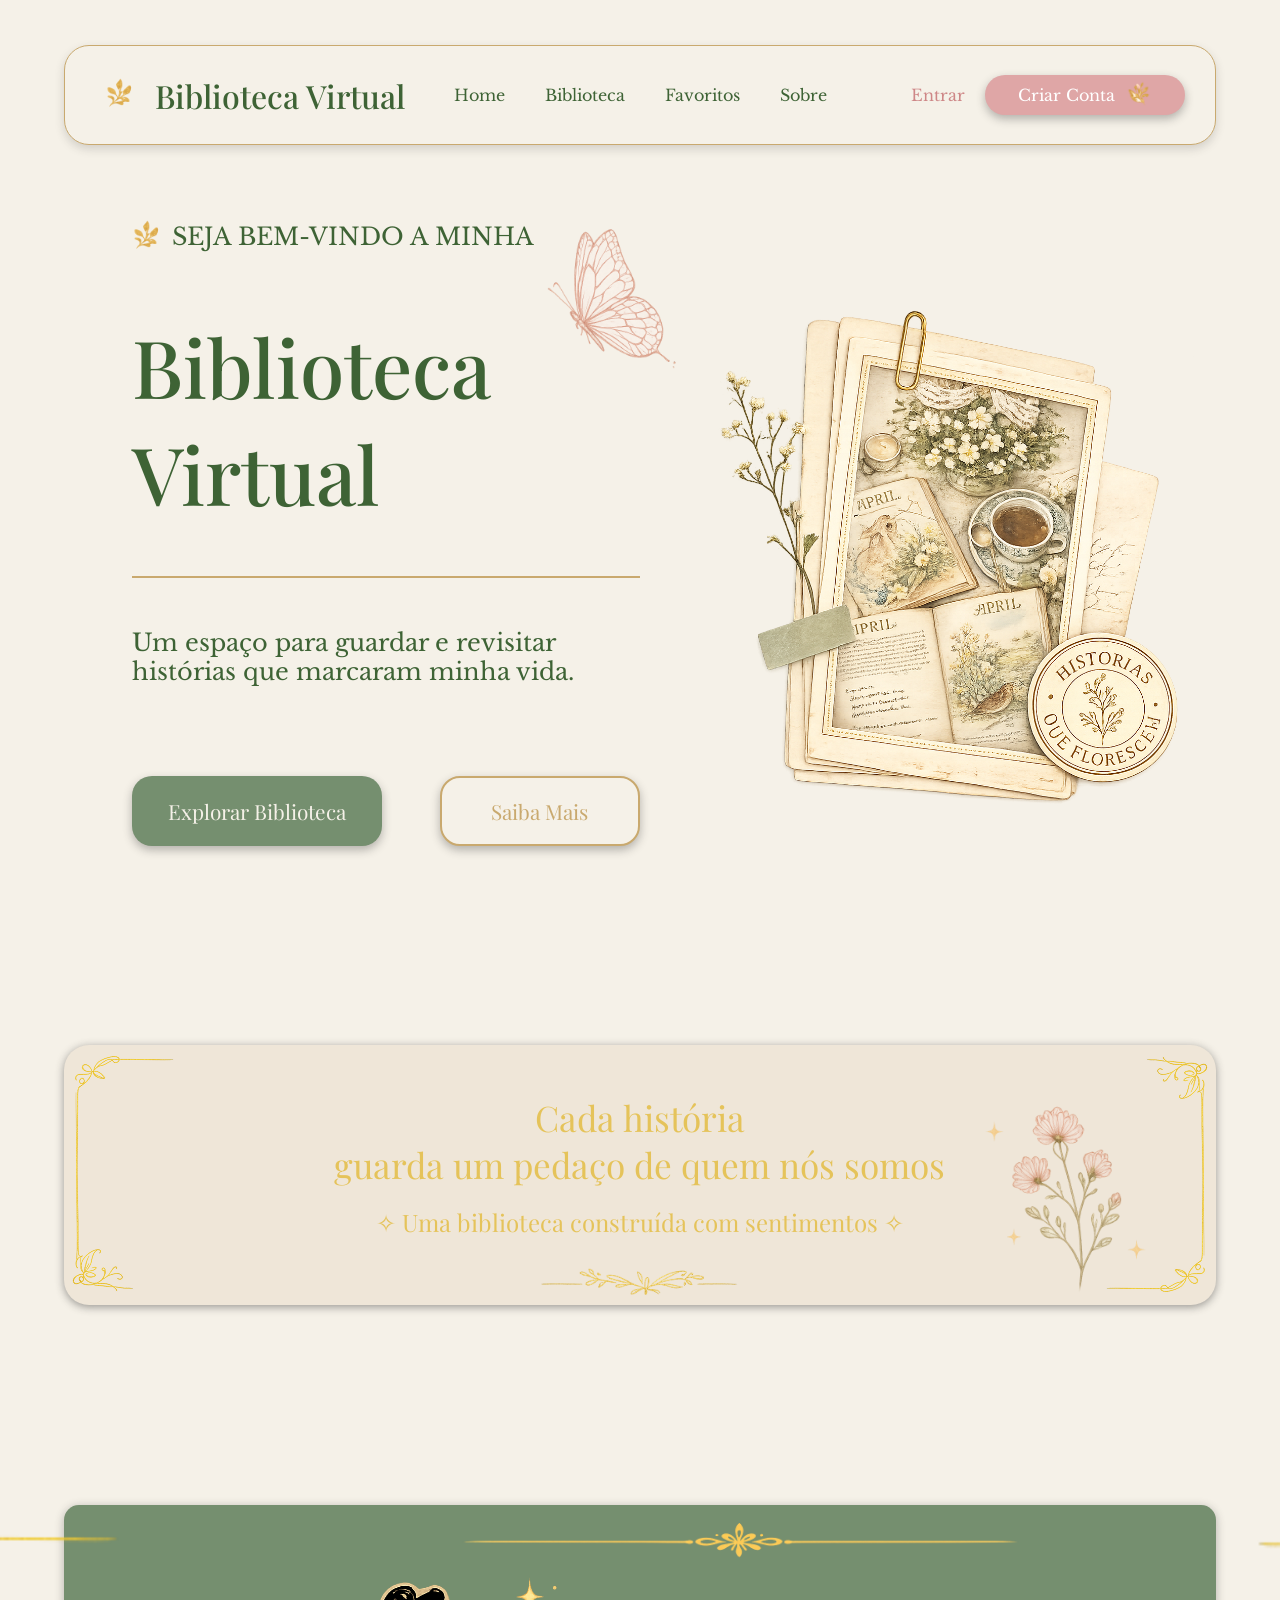
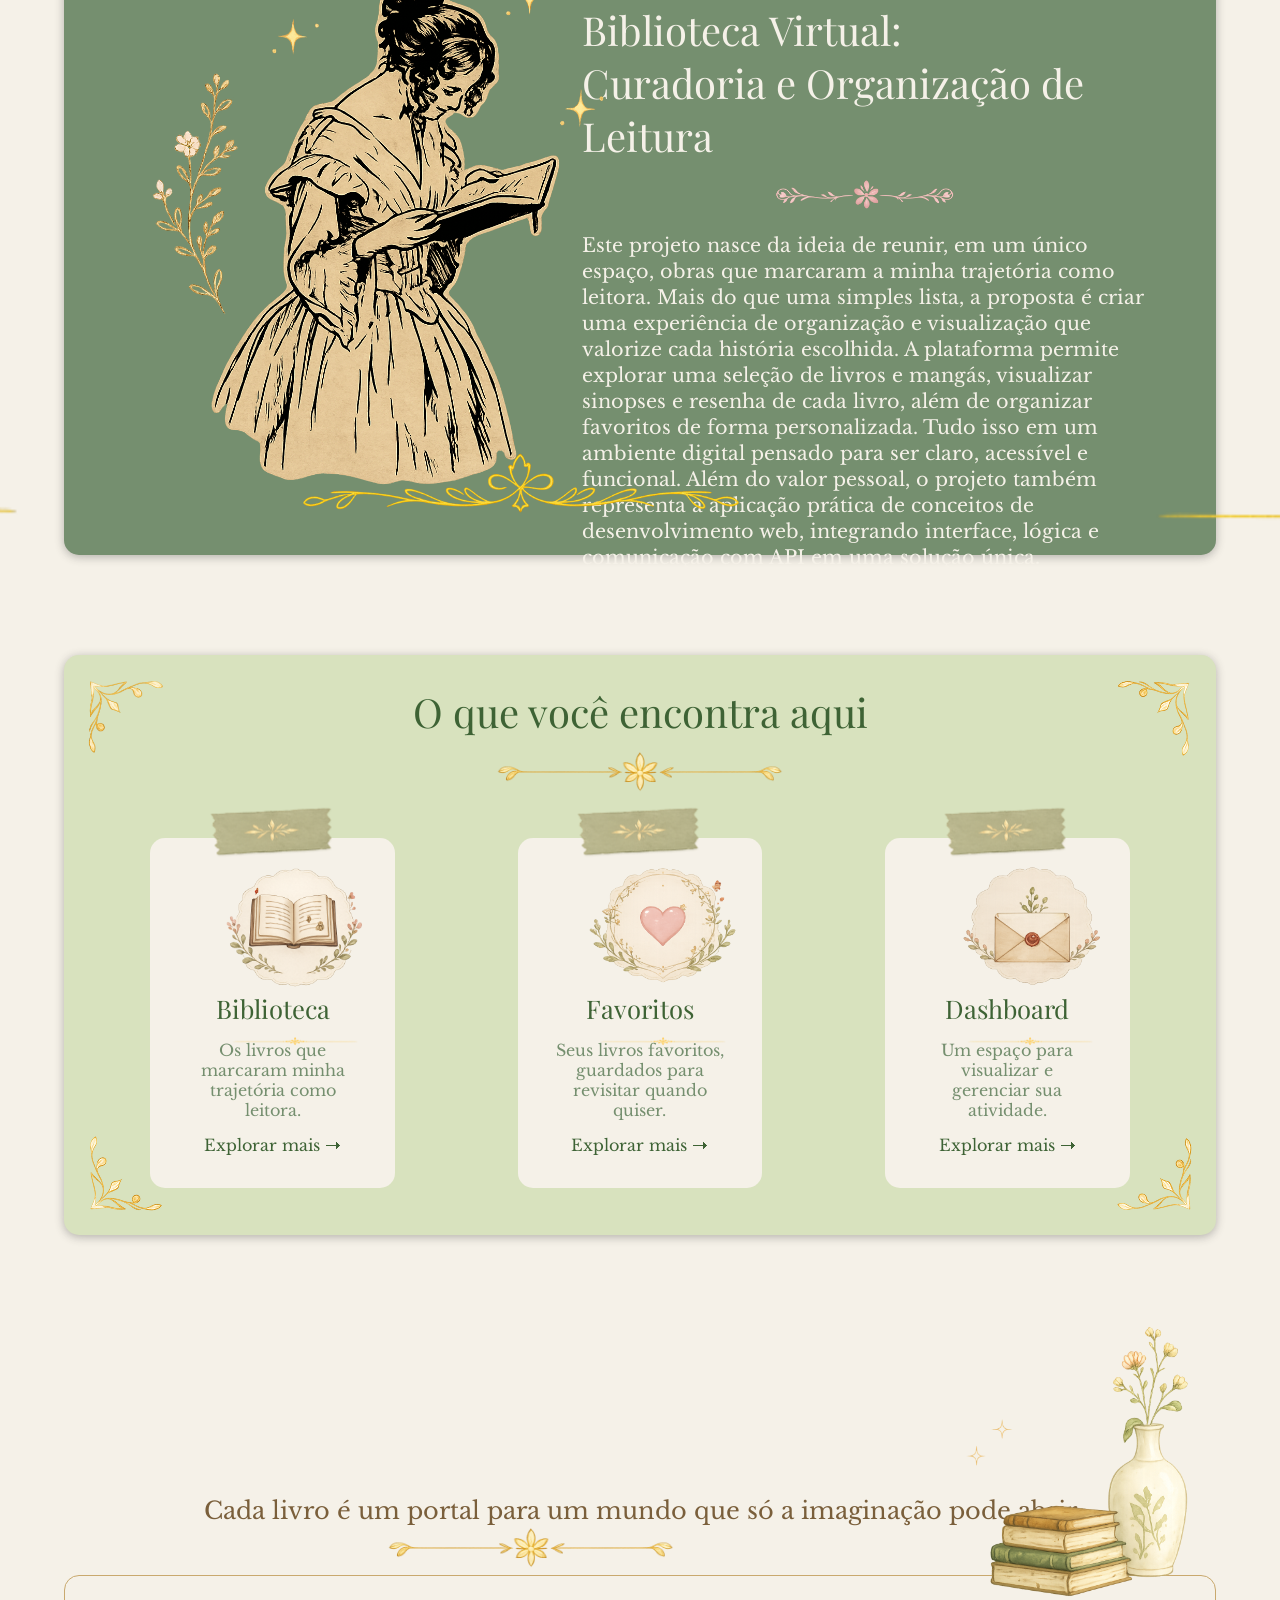
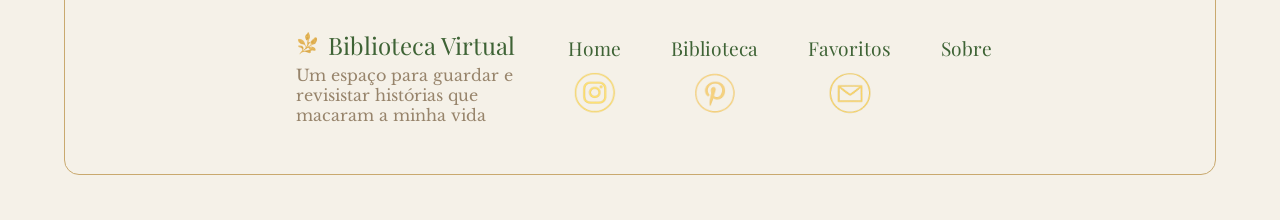
==== commit 99d33353: "at" ====
--- a/public/index.html
+++ b/public/index.html
@@ -122,8 +122,8 @@
                             Este projeto nasce da ideia de reunir, em um único espaço, obras que marcaram a minha
                             trajetória como leitora. Mais do que uma simples lista, a proposta é criar uma experiência
                             de organização e visualização que valorize cada história escolhida.
-                            A plataforma permite explorar uma seleção de livros e mangás, visualizar amostras de leitura
-                            e organizar favoritos de forma personalizada. Tudo isso em um ambiente digital pensado para
+                            A plataforma permite explorar uma seleção de livros e mangás, visualizar sinopses e resenha de cada livro, além
+                            de organizar favoritos de forma personalizada. Tudo isso em um ambiente digital pensado para
                             ser claro, acessível e funcional.
                             Além do valor pessoal, o projeto também representa a aplicação prática de conceitos de
                             desenvolvimento web, integrando interface, lógica e comunicação com API em uma solução
--- a/public/estilos/style.css
+++ b/public/estilos/style.css
@@ -13,7 +13,7 @@
 
 .container {
     width: 100%;
-    min-height: 450vh;
+    min-height: 100vh;
     background-color: #F5F1E8;
 
     display: flex;
@@ -25,7 +25,9 @@
 
     .container-principal {
         width: 90%;
-        min-height: 435vh;
+        min-height: 100vh;
+        display: flex;
+        flex-direction: column;
         /* background-color: #CE8787; */
     }
 }
